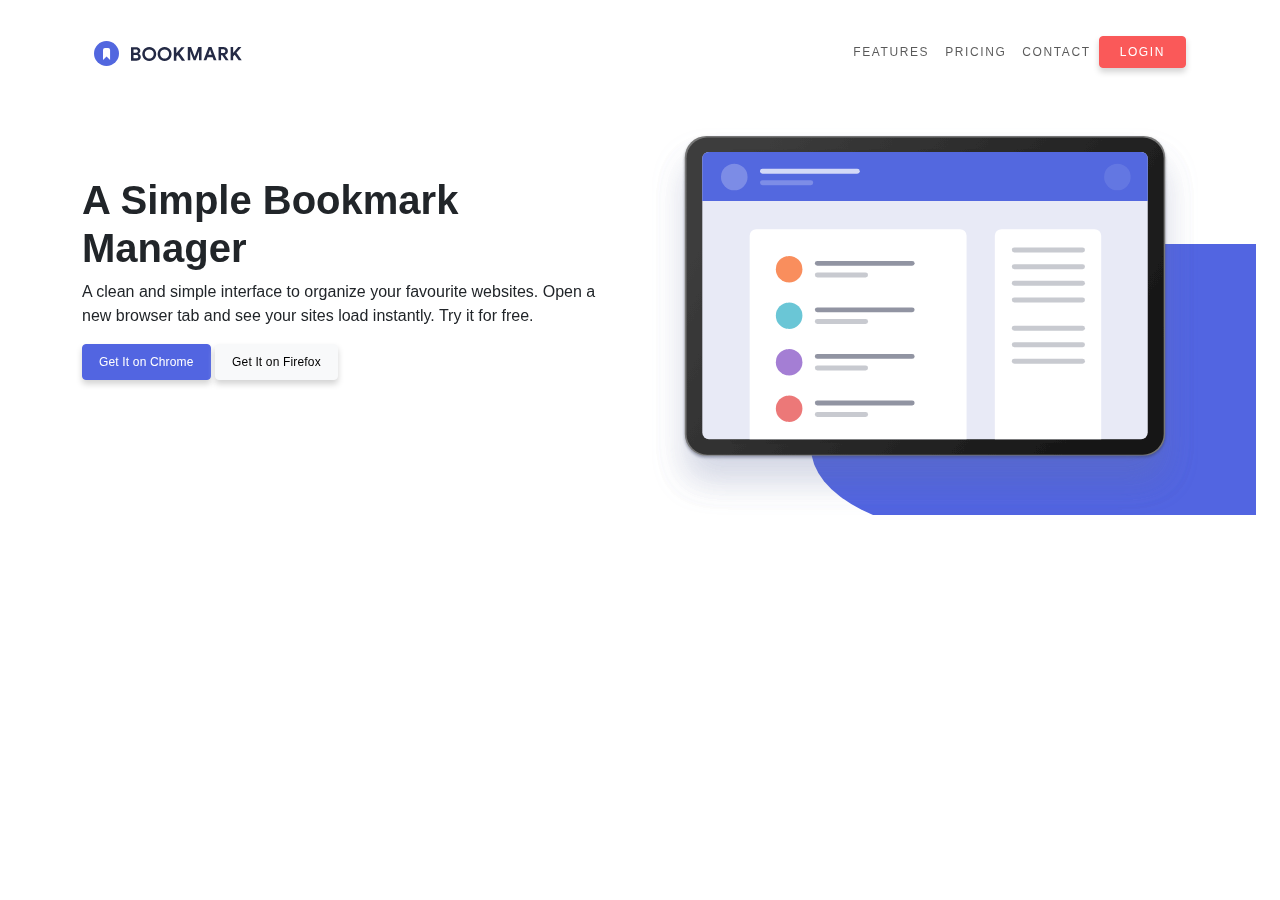
==== src/index.html @ 1378ea20 "Ex 1 - Hero" ====
<!DOCTYPE html>
<html lang="en">

<head>
  <meta charset="UTF-8">
  <meta name="viewport" content="width=device-width, initial-scale=1.0">
  <title>Bookmark Lucia M. O.V.</title>
  <link rel="stylesheet" href="style.css">
</head>

<body class="m-4">
  <!--NAV BAR-->
  <div class="container">
    <nav class="navbar navbar-expand-lg navbar-light">
      <div class="container-fluid">
        <a class="navbar-brand" href="#"> <img src="/Recursosentrega S1.2.-20240418/Imagenes/logo-bookmark.svg"></a>
        <!--Toogler -> para que sea responsive-->
        <button class="navbar-toggler border-0" type="button" data-bs-toggle="collapse"
          data-bs-target="#navbarTogglerDemo02" aria-controls="navbarTogglerDemo02" aria-expanded="false"
          aria-label="Toggle navigation">
          <img src="/Recursosentrega S1.2.-20240418/Imagenes/icon-hamburger.svg">
        </button>
        <div class="collapse navbar-collapse" id="navbarTogglerDemo02">
          <ul class="navbar-nav mb-2 mb-lg-0 ms-auto">
            <li class="nav-item">
              <a class="nav-link" aria-current="page" href="#">FEATURES</a>
            </li>
            <li class="nav-item">
              <a class="nav-link" href="#">PRICING</a>
            </li>
            <li class="nav-item">
              <a class="nav-link" href="#">CONTACT</a>
            </li>
          </ul>
          <!--Boton login-->
          <button type="button" class="btn btn-danger">LOGIN</button>
        </div>
      </div>
    </nav>
  </div>

  <!--GRID-->
  <div class="container mt-5"> <!--Margen-->
    <div class="row justify-content-center"> <!-- justify-content-center para centrar verticalmente-->
      <div class="col-md-6 order-lg-1 order-md-2 order-2">
        <h1 class="mt-5"><b>A Simple Bookmark <br> Manager</b></h1>
        <p>A clean and simple interface to organize your favourite websites. Open a new browser tab and see your
          sites
          load instantly. Try it for free.</p>
        <button type="button" class="btn btn-primary btn-lg">Get It on Chrome</button>
        <button type="button" class="btn btn-light btn-lg">Get It on Firefox</button>
      </div>
      <div class="col-md-6 order-lg-2 order-md-2 order-1 position-relative"> <!--Orden elementos responsive-->
        <div class="d-flex justify-content-center justify-content-md-end">
        </div>
        <img id="hero-img" src="/Recursosentrega S1.2.-20240418/Imagenes/illustration-hero.svg" class="img-fluid">
        <div class="blue-form-right m-0"></div>
      </div>
    </div>
  </div>
  </div>
  </div>
  </div>
  <script src="./node_modules/bootstrap/dist/js/bootstrap.min.js"></script>
</body>
</html>
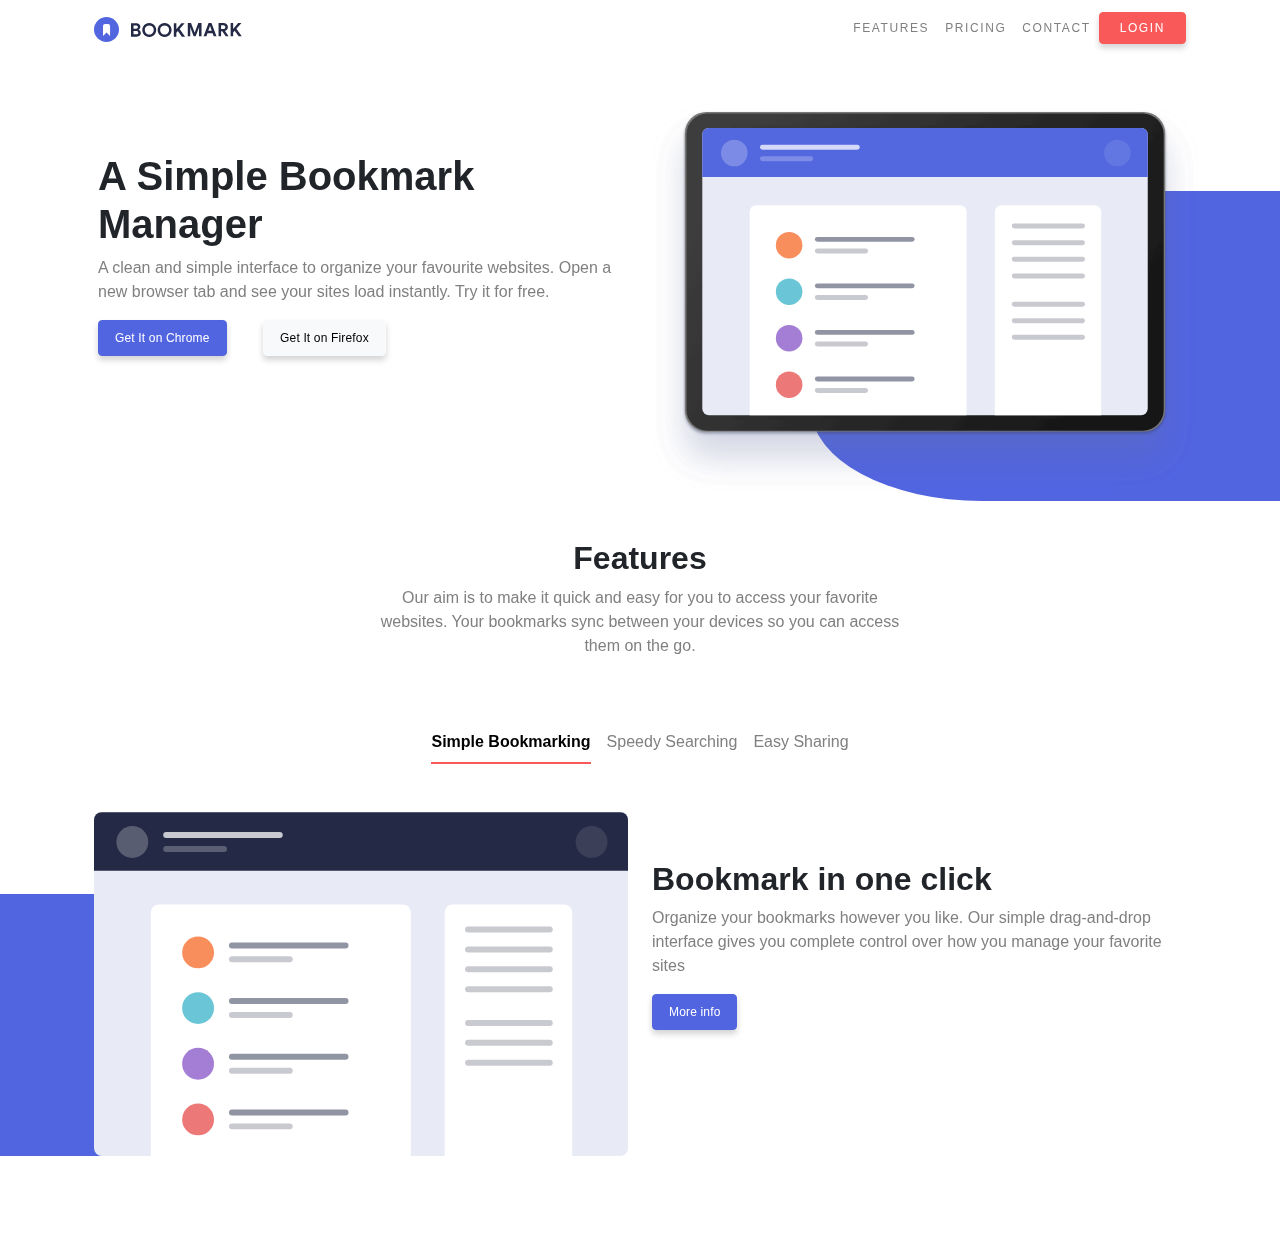
==== commit dc164073: "Ex 2 - Tabs" ====
--- a/src/index.html
+++ b/src/index.html
@@ -2,23 +2,24 @@
 <html lang="en">
 
 <head>
-  <meta charset="UTF-8">
-  <meta name="viewport" content="width=device-width, initial-scale=1.0">
+  <meta charset="UTF-8" />
+  <meta name="viewport" content="width=device-width, initial-scale=1.0" />
   <title>Bookmark Lucia M. O.V.</title>
-  <link rel="stylesheet" href="style.css">
+  <link rel="stylesheet" href="/src/style.css" />
 </head>
 
-<body class="m-4">
+<body>
   <!--NAV BAR-->
   <div class="container">
     <nav class="navbar navbar-expand-lg navbar-light">
       <div class="container-fluid">
-        <a class="navbar-brand" href="#"> <img src="/Recursosentrega S1.2.-20240418/Imagenes/logo-bookmark.svg"></a>
-        <!--Toogler -> para que sea responsive-->
+        <a class="navbar-brand" href="#">
+          <img src="/Recursosentrega S1.2.-20240418/Imagenes/logo-bookmark.svg" /></a>
+        <!--Toggler-->
         <button class="navbar-toggler border-0" type="button" data-bs-toggle="collapse"
           data-bs-target="#navbarTogglerDemo02" aria-controls="navbarTogglerDemo02" aria-expanded="false"
           aria-label="Toggle navigation">
-          <img src="/Recursosentrega S1.2.-20240418/Imagenes/icon-hamburger.svg">
+          <img src="/Recursosentrega S1.2.-20240418/Imagenes/icon-hamburger.svg" />
         </button>
         <div class="collapse navbar-collapse" id="navbarTogglerDemo02">
           <ul class="navbar-nav mb-2 mb-lg-0 ms-auto">
@@ -32,7 +33,7 @@
               <a class="nav-link" href="#">CONTACT</a>
             </li>
           </ul>
-          <!--Boton login-->
+          <!--Login button-->
           <button type="button" class="btn btn-danger">LOGIN</button>
         </div>
       </div>
@@ -40,27 +41,136 @@
   </div>
 
   <!--GRID-->
-  <div class="container mt-5"> <!--Margen-->
-    <div class="row justify-content-center"> <!-- justify-content-center para centrar verticalmente-->
+  <div class="container mt-5">
+    <div class="row justify-content-center">
       <div class="col-md-6 order-lg-1 order-md-2 order-2">
-        <h1 class="mt-5"><b>A Simple Bookmark <br> Manager</b></h1>
-        <p>A clean and simple interface to organize your favourite websites. Open a new browser tab and see your
-          sites
-          load instantly. Try it for free.</p>
-        <button type="button" class="btn btn-primary btn-lg">Get It on Chrome</button>
-        <button type="button" class="btn btn-light btn-lg">Get It on Firefox</button>
+        <h1 class="mt-5 mx-3">
+          <b>A Simple Bookmark <br />
+            Manager</b>
+        </h1>
+        <p class="mx-3">
+          A clean and simple interface to organize your favourite websites.
+          Open a new browser tab and see your sites load instantly. Try it for
+          free.
+        </p>
+        <button type="button" class="btn btn-primary btn-lg mx-3">
+          Get It on Chrome
+        </button>
+        <button type="button" class="btn btn-light btn-lg mx-3">
+          Get It on Firefox
+        </button>
       </div>
-      <div class="col-md-6 order-lg-2 order-md-2 order-1 position-relative"> <!--Orden elementos responsive-->
-        <div class="d-flex justify-content-center justify-content-md-end">
-        </div>
-        <img id="hero-img" src="/Recursosentrega S1.2.-20240418/Imagenes/illustration-hero.svg" class="img-fluid">
-        <div class="blue-form-right m-0"></div>
+      <div class="col-md-6 order-lg-2 order-md-2 order-1 position-relative">
+        <!--Responsive order-->
+        <div class="d-flex justify-content-center justify-content-md-end"></div>
+        <img id="hero-img" src="/Recursosentrega S1.2.-20240418/Imagenes/illustration-hero.svg" class="img-fluid" />
+        <!--Forma azul derecha-->
+        <div class="blue-form-right m-0 mt-md-5"></div>
       </div>
     </div>
   </div>
+
+  <!--Features-->
+  <div class="container">
+    <div class="row justify-content-center">
+      <div class="col col-md-6 text-center mt-5">
+        <h2><b>Features</b></h2>
+        <p>
+          Our aim is to make it quick and easy for you to access your favorite
+          websites. Your bookmarks sync between your devices so you can access
+          them on the go.
+        </p>
+      </div>
+      <!--Nav Features-->
+      <div class="row">
+        <nav class="col">
+          <div class="nav justify-content-center mt-5 nav-underline" id="nav-tab" role="tablist">
+            <button class="nav-link active" id="nav-home-tab" data-bs-toggle="tab" data-bs-target="#nav-home"
+              type="button" role="tab" aria-controls="nav-home" aria-selected="true">
+              Simple Bookmarking
+            </button>
+            <button class="nav-link" id="nav-profile-tab" data-bs-toggle="tab" data-bs-target="#nav-profile"
+              type="button" role="tab" aria-controls="nav-profile" aria-selected="false">
+              Speedy Searching
+            </button>
+            <button class="nav-link" id="nav-contact-tab" data-bs-toggle="tab" data-bs-target="#nav-contact"
+              type="button" role="tab" aria-controls="nav-contact" aria-selected="false">
+              Easy Sharing
+            </button>
+          </div>
+        </nav>
+        <!--Contenido-->
+        <div class="tab-content" id="nav-tabContent">
+          <div class="tab-pane fade show active" id="nav-home" role="tabpanel" aria-labelledby="nav-home-tab"
+            tabindex="0">
+            <div class="row justify-content-center">
+              <div class="col-md-6 mt-5 position-relative">
+                <div class="d-flex justify-content-center justify-content-md-end"></div>
+                <img id="hero-img" src="../Recursosentrega S1.2.-20240418/Imagenes/illustration-features-tab-1.svg"
+                  class="img-fluid" />
+                <!--Forma azul izquierda-->
+                <div class="blue-form-left m-0 mt-md-5"></div>
+              </div>
+              <div class="col-md-6 mt-5">
+                <h2 class="mt-5"><b>Bookmark in one click</b></h2>
+                <p>
+                  Organize your bookmarks however you like. Our simple
+                  drag-and-drop interface gives you complete control over how
+                  you manage your favorite sites
+                </p>
+                <button type="button" class="btn btn-primary btn-lg">
+                  More info
+                </button>
+              </div>
+            </div>
+          </div>
+          <div class="tab-pane fade" id="nav-profile" role="tabpanel" aria-labelledby="nav-profile-tab" tabindex="0">
+            <div class="row justify-content-center">
+              <div class="col-md-6 mt-5 position-relative">
+                <div class="d-flex justify-content-center justify-content-md-end"></div>
+                <img id="hero-img" src="../Recursosentrega S1.2.-20240418/Imagenes/illustration-features-tab-2.svg"
+                  class="img-fluid" />
+                <div class="blue-form-left m-0 mt-md-5"></div>
+              </div>
+              <div class="col-md-6 mt-5">
+                <h2 class="mt-5"><b>Intelligent search</b></h2>
+                <p>
+                  Our powerful search feature will help you find saved sites
+                  in no time at all. No need to trawl trough all of your
+                  bookmarks.
+                </p>
+                <button type="button" class="btn btn-primary btn-lg">
+                  More info
+                </button>
+              </div>
+            </div>
+          </div>
+          <div class="tab-pane fade" id="nav-contact" role="tabpanel" aria-labelledby="nav-contact-tab" tabindex="0">
+            <div class="row justify-content-center">
+              <div class="col-md-6 mt-5 position-relative">
+                <div class="d-flex justify-content-center justify-content-md-end"></div>
+                <img id="hero-img" src="../Recursosentrega S1.2.-20240418/Imagenes/illustration-features-tab-3.svg"
+                  class="img-fluid" />
+                <div class="blue-form-left m-0 mt-md-5"></div>
+              </div>
+              <div class="col-md-6 mt-5">
+                <h2 class="mt-5"><b>Share your bookmarks</b></h2>
+                <p>
+                  Easily share your bookmarks and collections with others.
+                  Create shareable link that you can send at the click of a
+                  button.
+                </p>
+                <button type="button" class="btn btn-primary btn-lg">
+                  More info
+                </button>
+              </div>
+            </div>
+          </div>
+        </div>
+      </div>
+    </div>
   </div>
-  </div>
-  </div>
-  <script src="./node_modules/bootstrap/dist/js/bootstrap.min.js"></script>
+  <script src="../node_modules/bootstrap/dist/js/bootstrap.bundle.min.js"></script>
 </body>
+
 </html>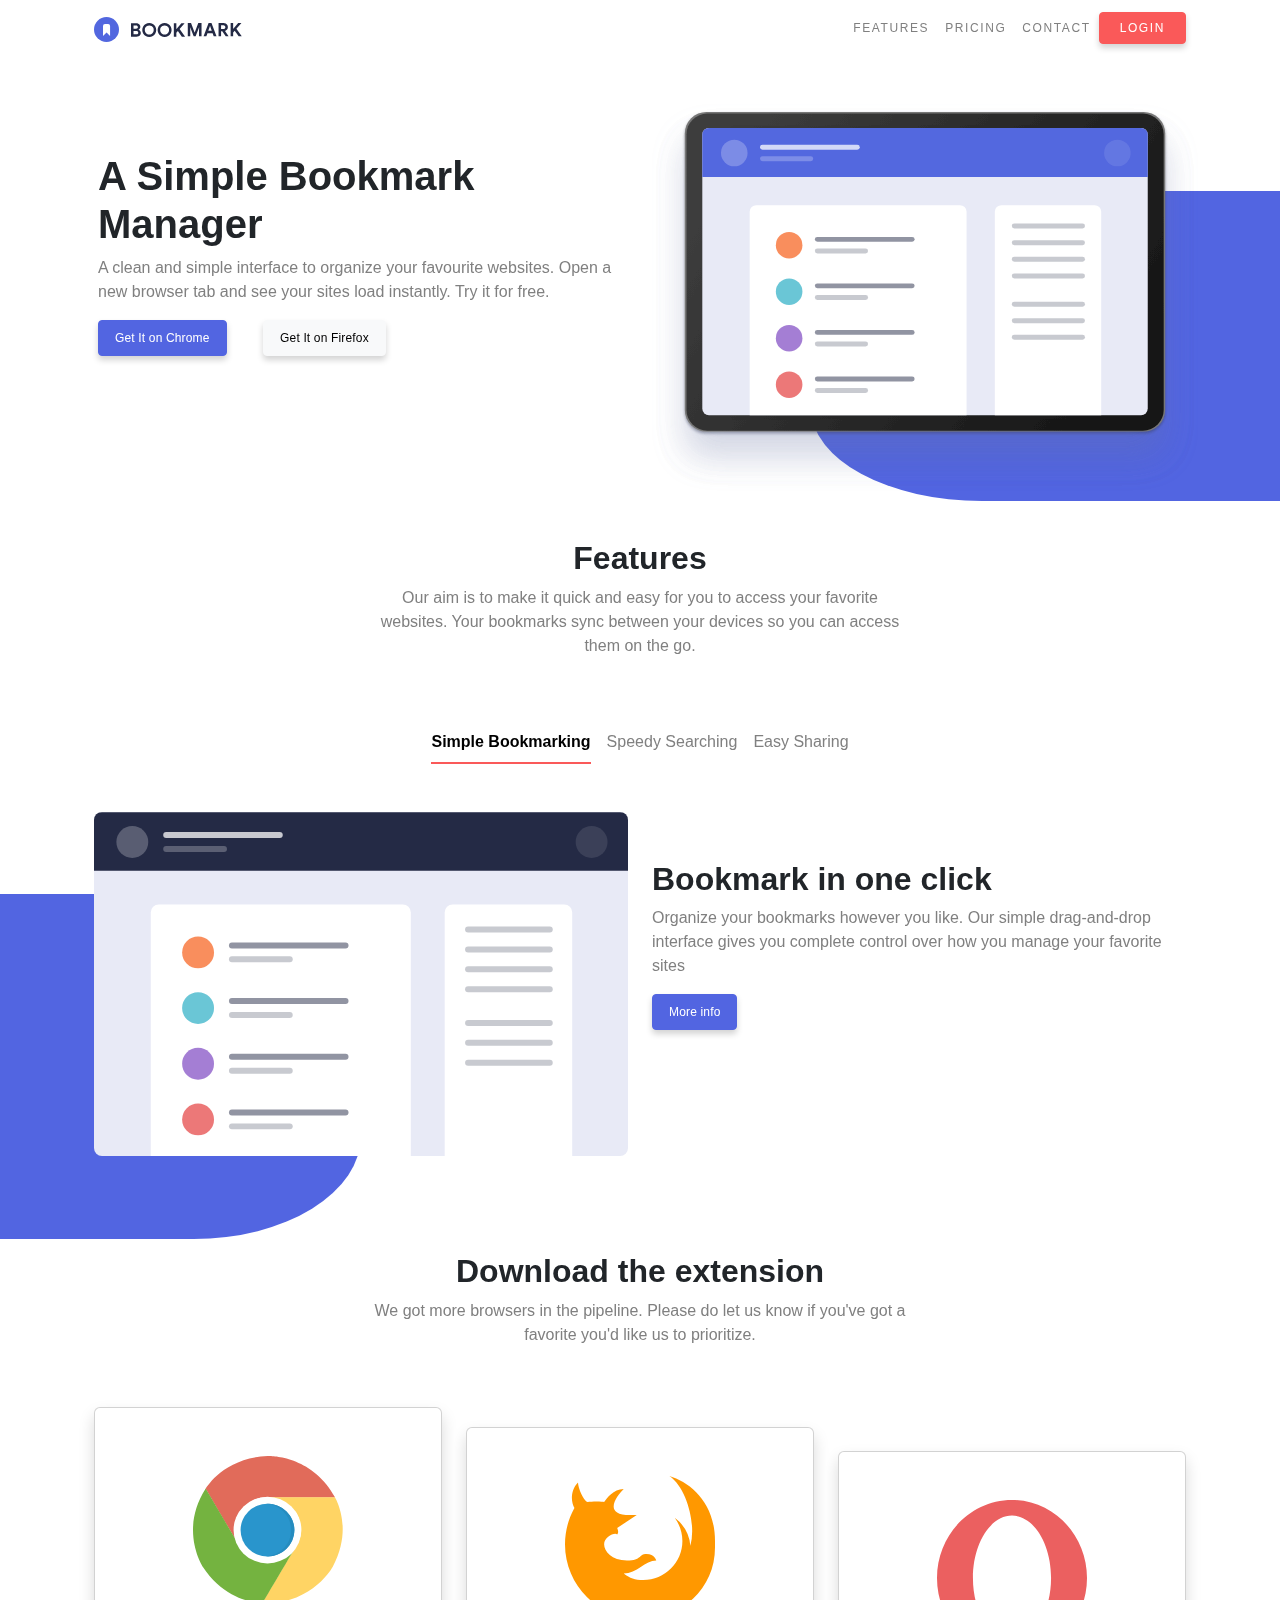
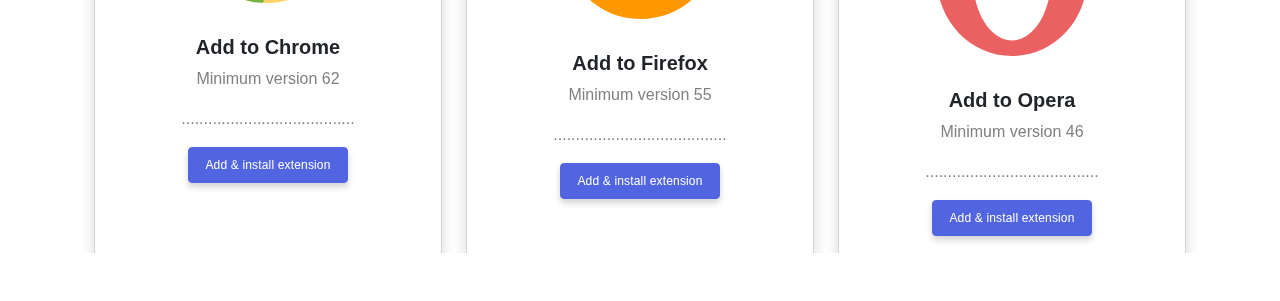
==== commit 9ae59d97: "Ex 3 -  Cards download" ====
--- a/src/index.html
+++ b/src/index.html
@@ -170,6 +170,59 @@
       </div>
     </div>
   </div>
+  <!--Download area-->
+  <div class="container">
+    <div class="row justify-content-center mt-5">
+      <div class="col col-md-6 mt-5 text-center">
+        <h2><b>Download the extension</b></h2>
+        <p>
+          We got more browsers in the pipeline. Please do let us know if you've got a favorite you'd like us to
+          prioritize.
+        </p>
+      </div>
+      <div class="row row-cols-1 row-cols-md-3 g-4">
+        <div class="col mt-3">
+          <div class="card h-100 align-items-center mt-1 shadow">
+            <img src="../Recursosentrega S1.2.-20240418/Imagenes/logo-chrome.svg" class="card-img-top mt-5">
+            <div class="card-body text-center mt-3">
+              <h5><b>Add to Chrome</b></h5>
+              <p class="card-text">Minimum version 62</p>
+              <p>.......................................</p>
+              <button type="button" class="btn btn-primary btn-lg">
+                Add & install extension
+              </button>
+            </div>
+          </div>
+        </div>
+        <div class="col mt-3">
+          <div class="card h-100 align-items-center mt-4 shadow">
+            <img src="../Recursosentrega S1.2.-20240418/Imagenes/logo-firefox.svg" class="card-img-top mt-5">
+            <div class="card-body text-center mt-3">
+              <h5><b>Add to Firefox</b></h5>
+              <p class="card-text">Minimum version 55</p>
+              <p>.......................................</p>
+              <button type="button" class="btn btn-primary btn-lg">
+                Add & install extension
+              </button>
+            </div>
+          </div>
+        </div>
+        <div class="col mt-3">
+          <div class="card h-100 align-items-center mt-5 shadow">
+            <img src="../Recursosentrega S1.2.-20240418/Imagenes/logo-opera.svg" class="card-img-top mt-5">
+            <div class="card-body text-center mt-3">
+              <h5><b>Add to Opera</b></h5>
+              <p class="card-text">Minimum version 46</p>
+              <p>.......................................</p>
+              <button type="button" class="btn btn-primary btn-lg">
+                Add & install extension
+              </button>
+            </div>
+          </div>
+        </div>
+      </div>
+    </div>
+  </div>
   <script src="../node_modules/bootstrap/dist/js/bootstrap.bundle.min.js"></script>
 </body>
 
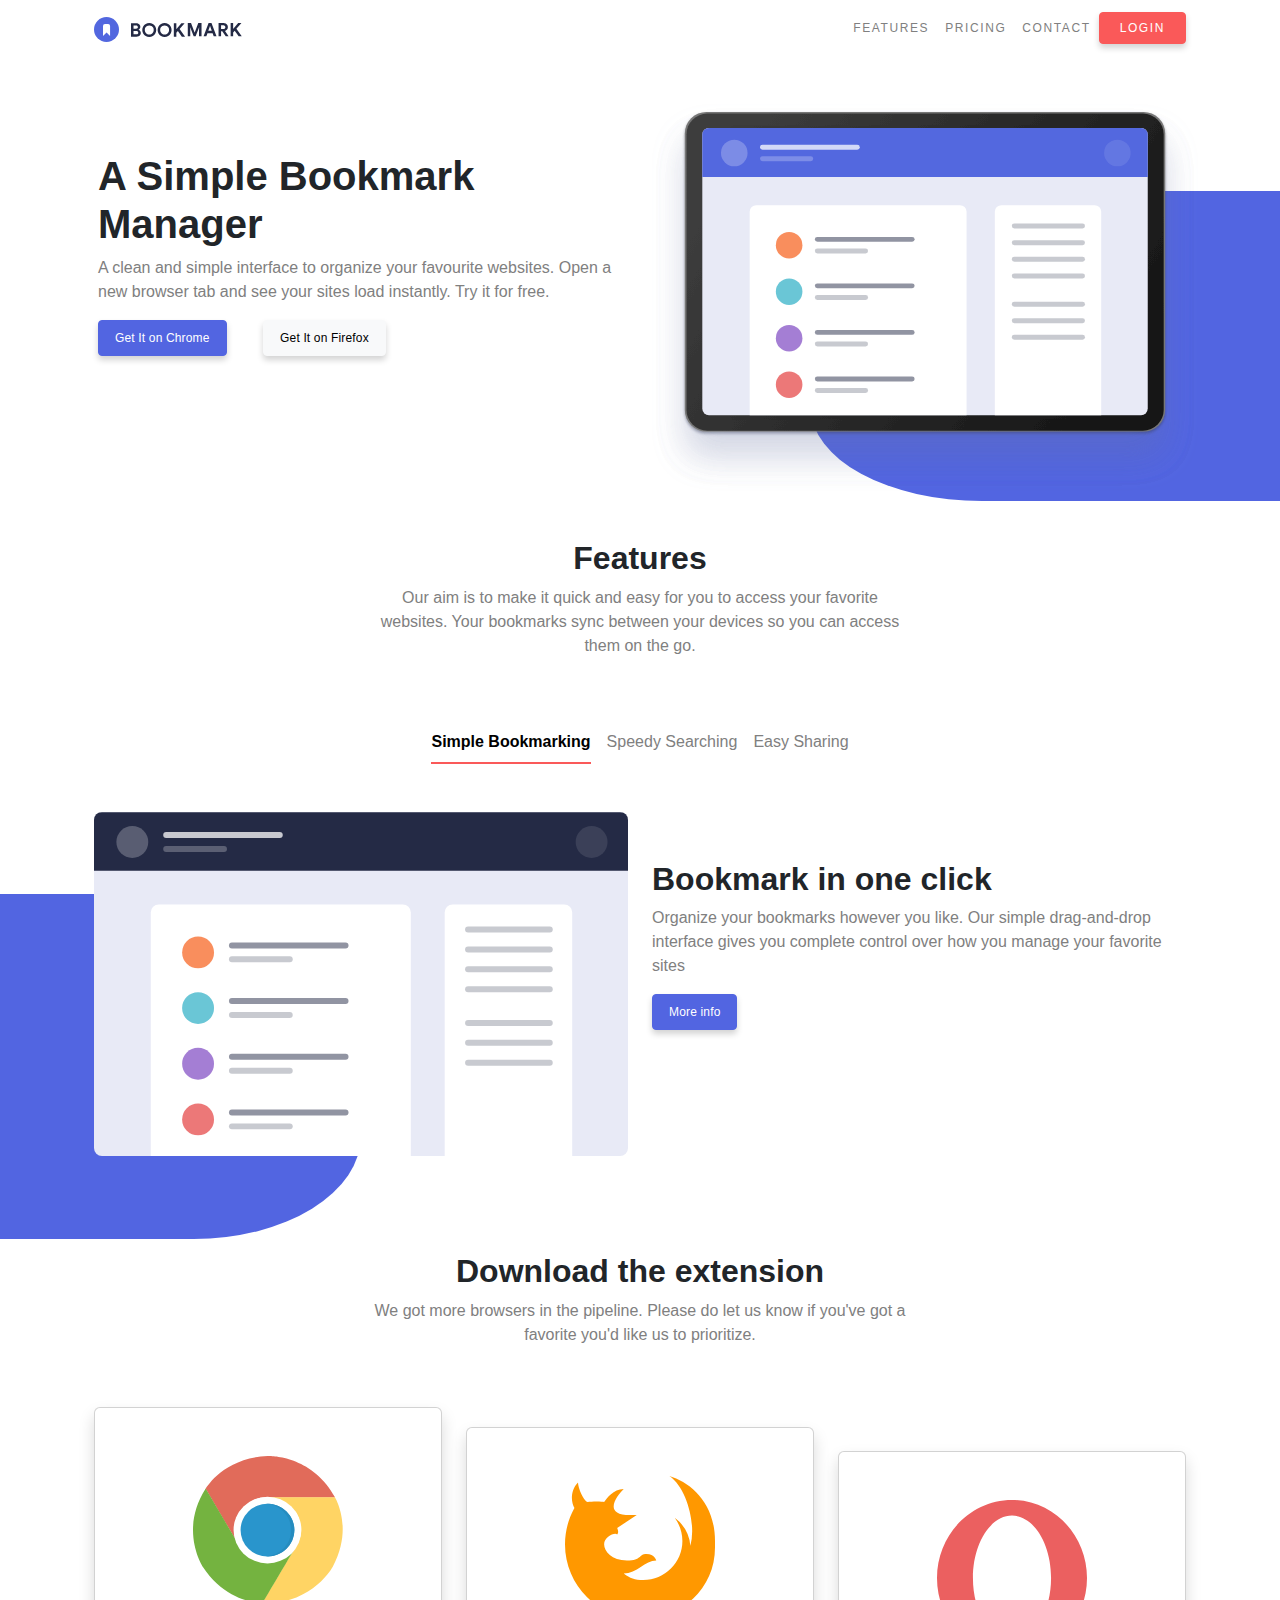
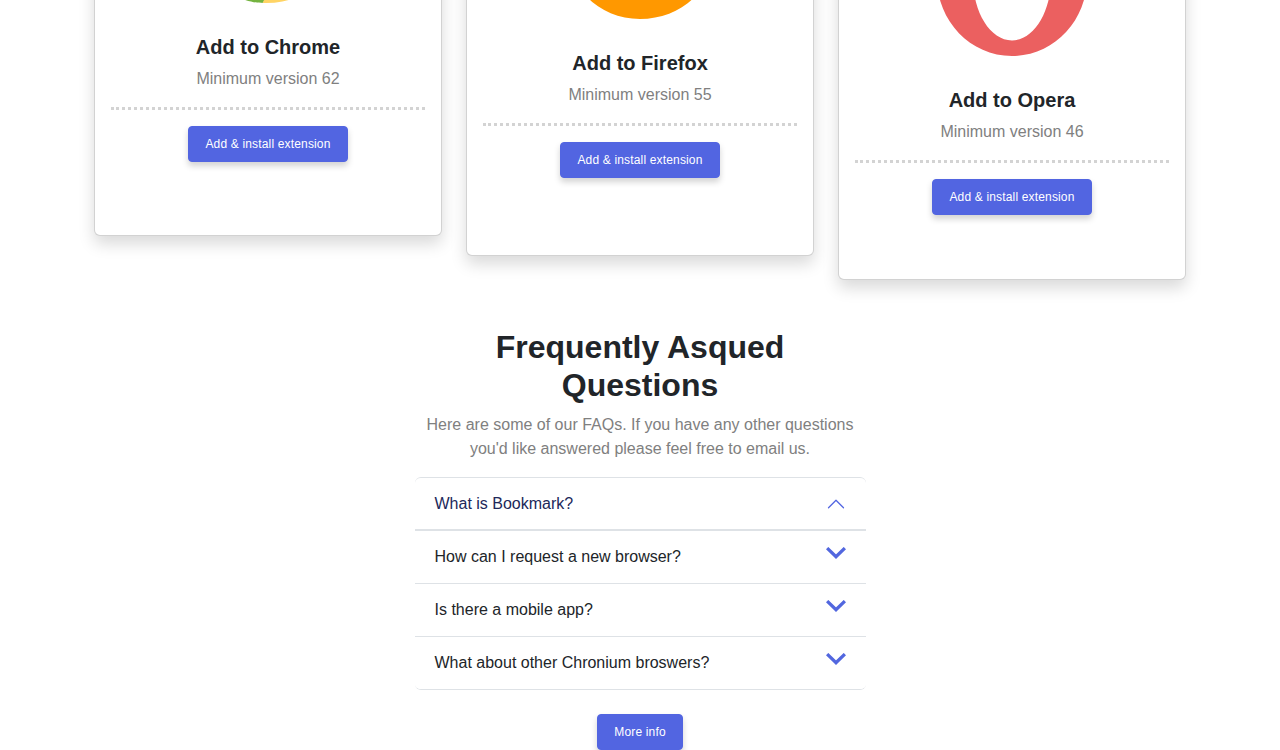
==== commit f6fbc590: "Ex 4 - FAQ" ====
--- a/src/index.html
+++ b/src/index.html
@@ -19,7 +19,7 @@
         <button class="navbar-toggler border-0" type="button" data-bs-toggle="collapse"
           data-bs-target="#navbarTogglerDemo02" aria-controls="navbarTogglerDemo02" aria-expanded="false"
           aria-label="Toggle navigation">
-          <img src="/Recursosentrega S1.2.-20240418/Imagenes/icon-hamburger.svg" />
+          <img src="/Recursosentrega S1.2.-20240418/Imagenes/icon-hamburger.svg"/>
         </button>
         <div class="collapse navbar-collapse" id="navbarTogglerDemo02">
           <ul class="navbar-nav mb-2 mb-lg-0 ms-auto">
@@ -111,16 +111,14 @@
                 <!--Forma azul izquierda-->
                 <div class="blue-form-left m-0 mt-md-5"></div>
               </div>
-              <div class="col-md-6 mt-5">
+              <div class="col-md-6 mt-5 ms-text-center">
                 <h2 class="mt-5"><b>Bookmark in one click</b></h2>
                 <p>
                   Organize your bookmarks however you like. Our simple
                   drag-and-drop interface gives you complete control over how
                   you manage your favorite sites
                 </p>
-                <button type="button" class="btn btn-primary btn-lg">
-                  More info
-                </button>
+                <button type="button" class="btn btn-primary btn-lg"> More info </button>
               </div>
             </div>
           </div>
@@ -132,7 +130,7 @@
                   class="img-fluid" />
                 <div class="blue-form-left m-0 mt-md-5"></div>
               </div>
-              <div class="col-md-6 mt-5">
+              <div class="col-md-6 mt-5 ms-text-center">
                 <h2 class="mt-5"><b>Intelligent search</b></h2>
                 <p>
                   Our powerful search feature will help you find saved sites
@@ -153,7 +151,7 @@
                   class="img-fluid" />
                 <div class="blue-form-left m-0 mt-md-5"></div>
               </div>
-              <div class="col-md-6 mt-5">
+              <div class="col-md-6 mt-5 ms-text-center">
                 <h2 class="mt-5"><b>Share your bookmarks</b></h2>
                 <p>
                   Easily share your bookmarks and collections with others.
@@ -184,10 +182,10 @@
         <div class="col mt-3">
           <div class="card h-100 align-items-center mt-1 shadow">
             <img src="../Recursosentrega S1.2.-20240418/Imagenes/logo-chrome.svg" class="card-img-top mt-5">
-            <div class="card-body text-center mt-3">
+            <div class="card-body text-center mt-3 w-100">
               <h5><b>Add to Chrome</b></h5>
               <p class="card-text">Minimum version 62</p>
-              <p>.......................................</p>
+              <p class="dots"></p>
               <button type="button" class="btn btn-primary btn-lg">
                 Add & install extension
               </button>
@@ -197,10 +195,10 @@
         <div class="col mt-3">
           <div class="card h-100 align-items-center mt-4 shadow">
             <img src="../Recursosentrega S1.2.-20240418/Imagenes/logo-firefox.svg" class="card-img-top mt-5">
-            <div class="card-body text-center mt-3">
+            <div class="card-body text-center mt-3 w-100">
               <h5><b>Add to Firefox</b></h5>
               <p class="card-text">Minimum version 55</p>
-              <p>.......................................</p>
+              <p class="dots"></p>
               <button type="button" class="btn btn-primary btn-lg">
                 Add & install extension
               </button>
@@ -210,10 +208,10 @@
         <div class="col mt-3">
           <div class="card h-100 align-items-center mt-5 shadow">
             <img src="../Recursosentrega S1.2.-20240418/Imagenes/logo-opera.svg" class="card-img-top mt-5">
-            <div class="card-body text-center mt-3">
+            <div class="card-body text-center mt-3 w-100">
               <h5><b>Add to Opera</b></h5>
               <p class="card-text">Minimum version 46</p>
-              <p>.......................................</p>
+              <p class="dots"></p>
               <button type="button" class="btn btn-primary btn-lg">
                 Add & install extension
               </button>
@@ -223,6 +221,86 @@
       </div>
     </div>
   </div>
+
+  <!--FAQ-->
+  <div class="container">
+    <div class="row justify-content-center mt-5">
+      <div class="col-lg-5 col-md-6 mt-5 text-center">
+        <h2><b>Frequently Asqued Questions</b></h2>
+        <p>
+          Here are some of our FAQs. If you have any other questions you'd like answered please feel free to email us.
+        </p>
+      </div>
+    </div>
+    <!--Acordion FAQS-->
+    <div class="row justify-content-center">
+      <div class="col-lg-5">
+        <div class="accordion" id="accordionExample">
+          <div class="accordion-item">
+            <h2 class="accordion-header" id="headingOne">
+              <button class="accordion-button" type="button" data-bs-toggle="collapse" data-bs-target="#collapseOne"
+                aria-expanded="true" aria-controls="collapseOne">
+                What is Bookmark?
+              </button>
+            </h2>
+            <div id="collapseOne" class="accordion-collapse collapse collapse" aria-labelledby="headingOne"
+              data-bs-parent="#accordionExample">
+              <div class="accordion-body text-justify">
+                Lorem ipsum dolor sit amet consectetur adipisicing elit. Corporis unde reiciendis distinctio suscipit voluptatum eos placeat nobis saepe aliquam velit quidem facere ex id maxime in minima, at ullam mollitia. Lorem ipsum dolor sit, amet consectetur adipisicing elit. Sequi amet illum id tempora soluta natus architecto officiis facilis non magni assumenda explicabo, dolore magnam rem placeat odio recusandae error eveniet.
+              </div>
+            </div>
+          </div>
+          <div class="accordion-item">
+            <h2 class="accordion-header" id="headingTwo">
+              <button class="accordion-button collapsed" type="button" data-bs-toggle="collapse"
+                data-bs-target="#collapseTwo" aria-expanded="false" aria-controls="collapseTwo">
+                How can I request a new browser?
+              </button>
+            </h2>
+            <div id="collapseTwo" class="accordion-collapse collapse" aria-labelledby="headingTwo"
+              data-bs-parent="#accordionExample">
+              <div class="accordion-body">
+                Lorem ipsum dolor sit amet consectetur adipisicing elit. Tempora eaque harum quia labore laboriosam, sunt aliquid officia quod hic omnis distinctio, voluptates quae suscipit sed iure, unde impedit quisquam ut.
+              </div>
+            </div>
+          </div>
+          <div class="accordion-item">
+            <h2 class="accordion-header" id="headingThree">
+              <button class="accordion-button collapsed" type="button" data-bs-toggle="collapse"
+                data-bs-target="#collapseThree" aria-expanded="false" aria-controls="collapseThree">
+                Is there a mobile app?
+              </button>
+            </h2>
+            <div id="collapseThree" class="accordion-collapse collapse" aria-labelledby="headingThree"
+              data-bs-parent="#accordionExample">
+              <div class="accordion-body">
+                Lorem ipsum dolor sit amet consectetur adipisicing elit. Aliquid consectetur magnam assumenda nihil error rerum soluta quasi alias omnis veritatis ullam, officia illo! Corporis consequatur provident soluta. Atque, placeat odio?
+              </div>
+            </div>
+          </div>
+          <div class="accordion-item">
+            <h2 class="accordion-header" id="headingFour">
+              <button class="accordion-button collapsed" type="button" data-bs-toggle="collapse"
+                data-bs-target="#collapseFour" aria-expanded="false" aria-controls="collapseFour">
+                What about other Chronium broswers?
+              </button>
+            </h2>
+            <div id="collapseFour" class="accordion-collapse collapse" aria-labelledby="headingFour"
+              data-bs-parent="#accordionExample">
+              <div class="accordion-body">
+                Lorem ipsum dolor sit amet consectetur adipisicing elit. Eos illum ducimus, provident recusandae deleniti, dignissimos esse, accusantium omnis sapiente est ut maiores magni ratione beatae quos! Error ipsa cum autem.
+              </div>
+            </div>
+          </div>
+        </div>
+        <div class="text-center mt-4">
+        <button type="button" class="btn btn-primary btn-lg"> More info</button>
+      </div>
+      </div>
+    </div>
+  </div>
+
+
   <script src="../node_modules/bootstrap/dist/js/bootstrap.bundle.min.js"></script>
 </body>
 
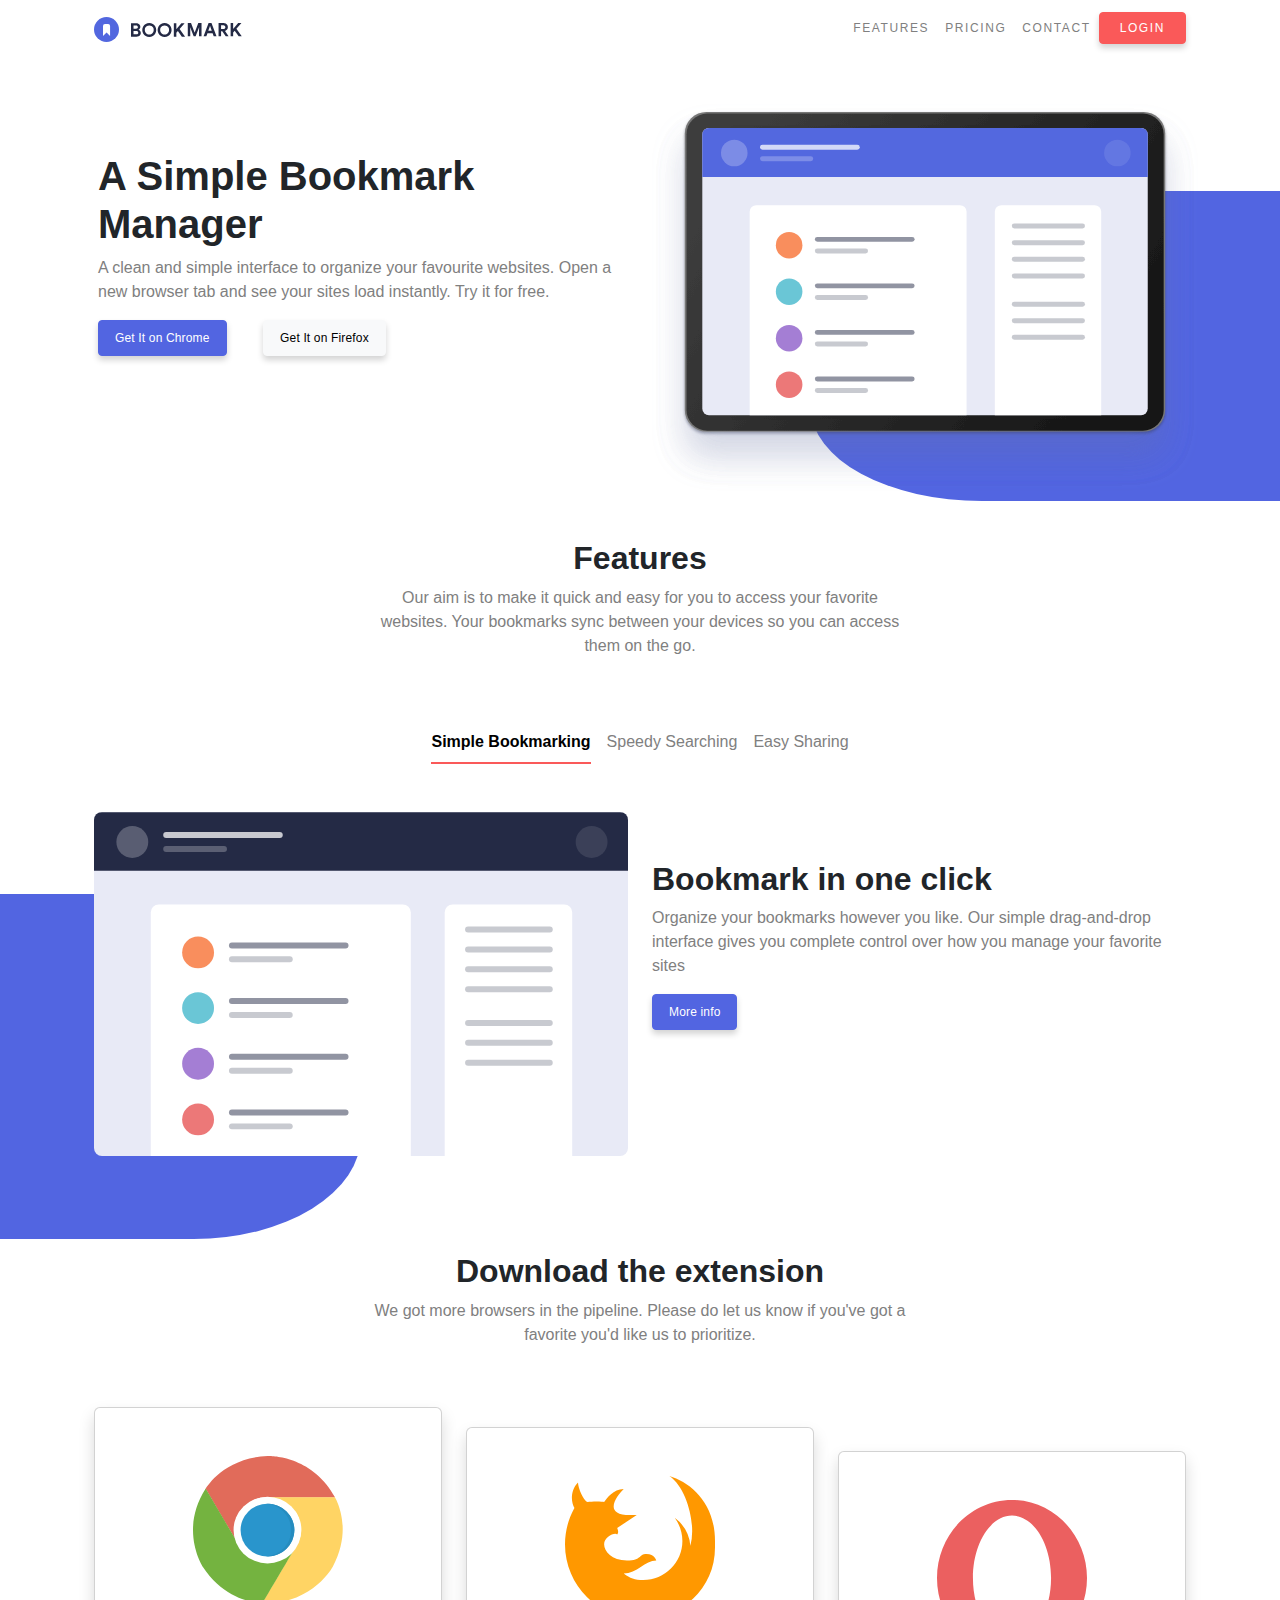
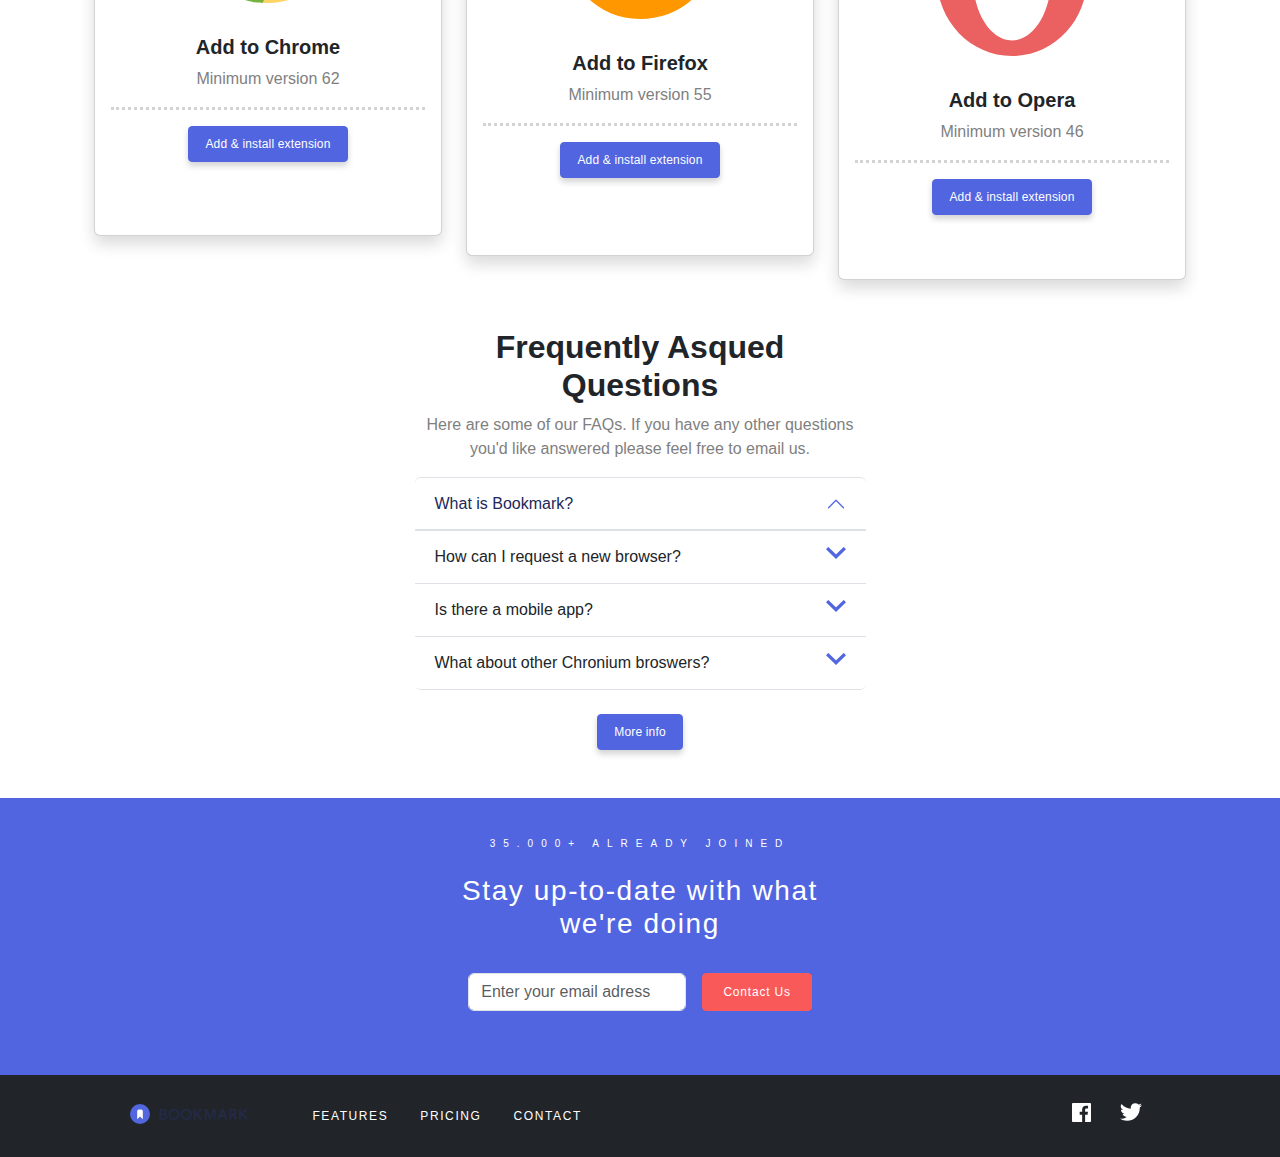
==== commit 221f5943: "Ex 5 - Footer" ====
--- a/src/index.html
+++ b/src/index.html
@@ -19,7 +19,7 @@
         <button class="navbar-toggler border-0" type="button" data-bs-toggle="collapse"
           data-bs-target="#navbarTogglerDemo02" aria-controls="navbarTogglerDemo02" aria-expanded="false"
           aria-label="Toggle navigation">
-          <img src="/Recursosentrega S1.2.-20240418/Imagenes/icon-hamburger.svg"/>
+          <img src="/Recursosentrega S1.2.-20240418/Imagenes/icon-hamburger.svg" />
         </button>
         <div class="collapse navbar-collapse" id="navbarTogglerDemo02">
           <ul class="navbar-nav mb-2 mb-lg-0 ms-auto">
@@ -246,7 +246,11 @@
             <div id="collapseOne" class="accordion-collapse collapse collapse" aria-labelledby="headingOne"
               data-bs-parent="#accordionExample">
               <div class="accordion-body text-justify">
-                Lorem ipsum dolor sit amet consectetur adipisicing elit. Corporis unde reiciendis distinctio suscipit voluptatum eos placeat nobis saepe aliquam velit quidem facere ex id maxime in minima, at ullam mollitia. Lorem ipsum dolor sit, amet consectetur adipisicing elit. Sequi amet illum id tempora soluta natus architecto officiis facilis non magni assumenda explicabo, dolore magnam rem placeat odio recusandae error eveniet.
+                Lorem ipsum dolor sit amet consectetur adipisicing elit. Corporis unde reiciendis distinctio suscipit
+                voluptatum eos placeat nobis saepe aliquam velit quidem facere ex id maxime in minima, at ullam
+                mollitia. Lorem ipsum dolor sit, amet consectetur adipisicing elit. Sequi amet illum id tempora soluta
+                natus architecto officiis facilis non magni assumenda explicabo, dolore magnam rem placeat odio
+                recusandae error eveniet.
               </div>
             </div>
           </div>
@@ -260,7 +264,9 @@
             <div id="collapseTwo" class="accordion-collapse collapse" aria-labelledby="headingTwo"
               data-bs-parent="#accordionExample">
               <div class="accordion-body">
-                Lorem ipsum dolor sit amet consectetur adipisicing elit. Tempora eaque harum quia labore laboriosam, sunt aliquid officia quod hic omnis distinctio, voluptates quae suscipit sed iure, unde impedit quisquam ut.
+                Lorem ipsum dolor sit amet consectetur adipisicing elit. Tempora eaque harum quia labore laboriosam,
+                sunt aliquid officia quod hic omnis distinctio, voluptates quae suscipit sed iure, unde impedit quisquam
+                ut.
               </div>
             </div>
           </div>
@@ -274,7 +280,9 @@
             <div id="collapseThree" class="accordion-collapse collapse" aria-labelledby="headingThree"
               data-bs-parent="#accordionExample">
               <div class="accordion-body">
-                Lorem ipsum dolor sit amet consectetur adipisicing elit. Aliquid consectetur magnam assumenda nihil error rerum soluta quasi alias omnis veritatis ullam, officia illo! Corporis consequatur provident soluta. Atque, placeat odio?
+                Lorem ipsum dolor sit amet consectetur adipisicing elit. Aliquid consectetur magnam assumenda nihil
+                error rerum soluta quasi alias omnis veritatis ullam, officia illo! Corporis consequatur provident
+                soluta. Atque, placeat odio?
               </div>
             </div>
           </div>
@@ -288,18 +296,72 @@
             <div id="collapseFour" class="accordion-collapse collapse" aria-labelledby="headingFour"
               data-bs-parent="#accordionExample">
               <div class="accordion-body">
-                Lorem ipsum dolor sit amet consectetur adipisicing elit. Eos illum ducimus, provident recusandae deleniti, dignissimos esse, accusantium omnis sapiente est ut maiores magni ratione beatae quos! Error ipsa cum autem.
+                Lorem ipsum dolor sit amet consectetur adipisicing elit. Eos illum ducimus, provident recusandae
+                deleniti, dignissimos esse, accusantium omnis sapiente est ut maiores magni ratione beatae quos! Error
+                ipsa cum autem.
               </div>
             </div>
           </div>
         </div>
         <div class="text-center mt-4">
-        <button type="button" class="btn btn-primary btn-lg"> More info</button>
-      </div>
-      </div>
-    </div>
-  </div>
-
+          <button type="button" class="btn btn-primary btn-lg"> More info</button>
+        </div>
+      </div>
+    </div>
+  </div>
+  <!--footer-->
+  <footer>
+    <div class="container-fluid text-bg-primary mt-5">
+      <div class="container-xl pt-4 pb-4">
+        <div class="row justify-content-center text-center">
+          <div class="col-12 col-lg-6 mt-4 mt-lg-3 mb-4">
+            <h6 class="text-uppercase p-footer mb-lg-4">35.000+ already joined</h6>
+            <h3 class="px-3 px-lg-4">Stay up-to-date with what <br> we're doing</h3>
+            <!--Email form-->
+            <form class="row g-3 justify-content-center mt-3">
+              <div class="col-12 col-lg-5">
+                <input type="email" class="form-control" id="exampleFormControlInput1"
+                  placeholder="Enter your email adress">
+              </div>
+              <div class="col-auto">
+                <button type="submit" class="btn btn-secondary mb-3 text-white">Contact Us</button>
+              </div>
+            </form>
+          </div>
+        </div>
+      </div>
+    </div>
+    </div>
+    </div>
+    <div class="container-fluid bg-dark" id="footer">
+      <div class="container-xl pt-4 pt-lg-2 pb-4 pb-lg-2">
+        <ul class="nav flex-column flex-lg-row align-items-center py-3 ms-lg-5">
+          <li class="nav-item">
+            <a class="navbar-brand" href="#">
+              <img src="../Recursosentrega S1.2.-20240418/Imagenes/logo-bookmark.svg" alt="logo Bookmark" height="20"
+                class="mb-lg-1"></a>
+          </li>
+          <li class="nav-item">
+            <a class="nav-link text-white mt-4 mt-lg-0 ms-lg-5" href="#features">FEATURES</a>
+          </li>
+          <li class="nav-item">
+            <a class="nav-link text-white mt-3 mb-3 mt-lg-0 mb-lg-0" href="#pricing">PRICING</a>
+          </li>
+          <li class="nav-item">
+            <a class="nav-link text-white mb-4 mb-lg-0" href="#footer">CONTACT</a>
+          </li>
+          <li class="nav-item mt-2 mt-lg-0 mb-lg-2 ms-lg-auto me-lg-5">
+            <a class="nav-link d-inline ps-0 pe-3 pe-lg-2" href="https://www.facebook.com/"><img
+                src="../Recursosentrega S1.2.-20240418/Imagenes/icon-facebook.svg" alt="facebook-icon" height="19"
+                class="social-icon" target=”_blank”></a>
+            <a class="nav-link d-inline ps-3 pe-lg-2 pe-0" href="https://www.twitter.com/"><img
+                src="../Recursosentrega S1.2.-20240418/Imagenes/icon-twitter.svg" alt="twitter-icon" height="18"
+                class="social-icon" target=”_blank”></a>
+          </li>
+        </ul>
+      </div>
+    </div>
+  </footer>
 
   <script src="../node_modules/bootstrap/dist/js/bootstrap.bundle.min.js"></script>
 </body>
